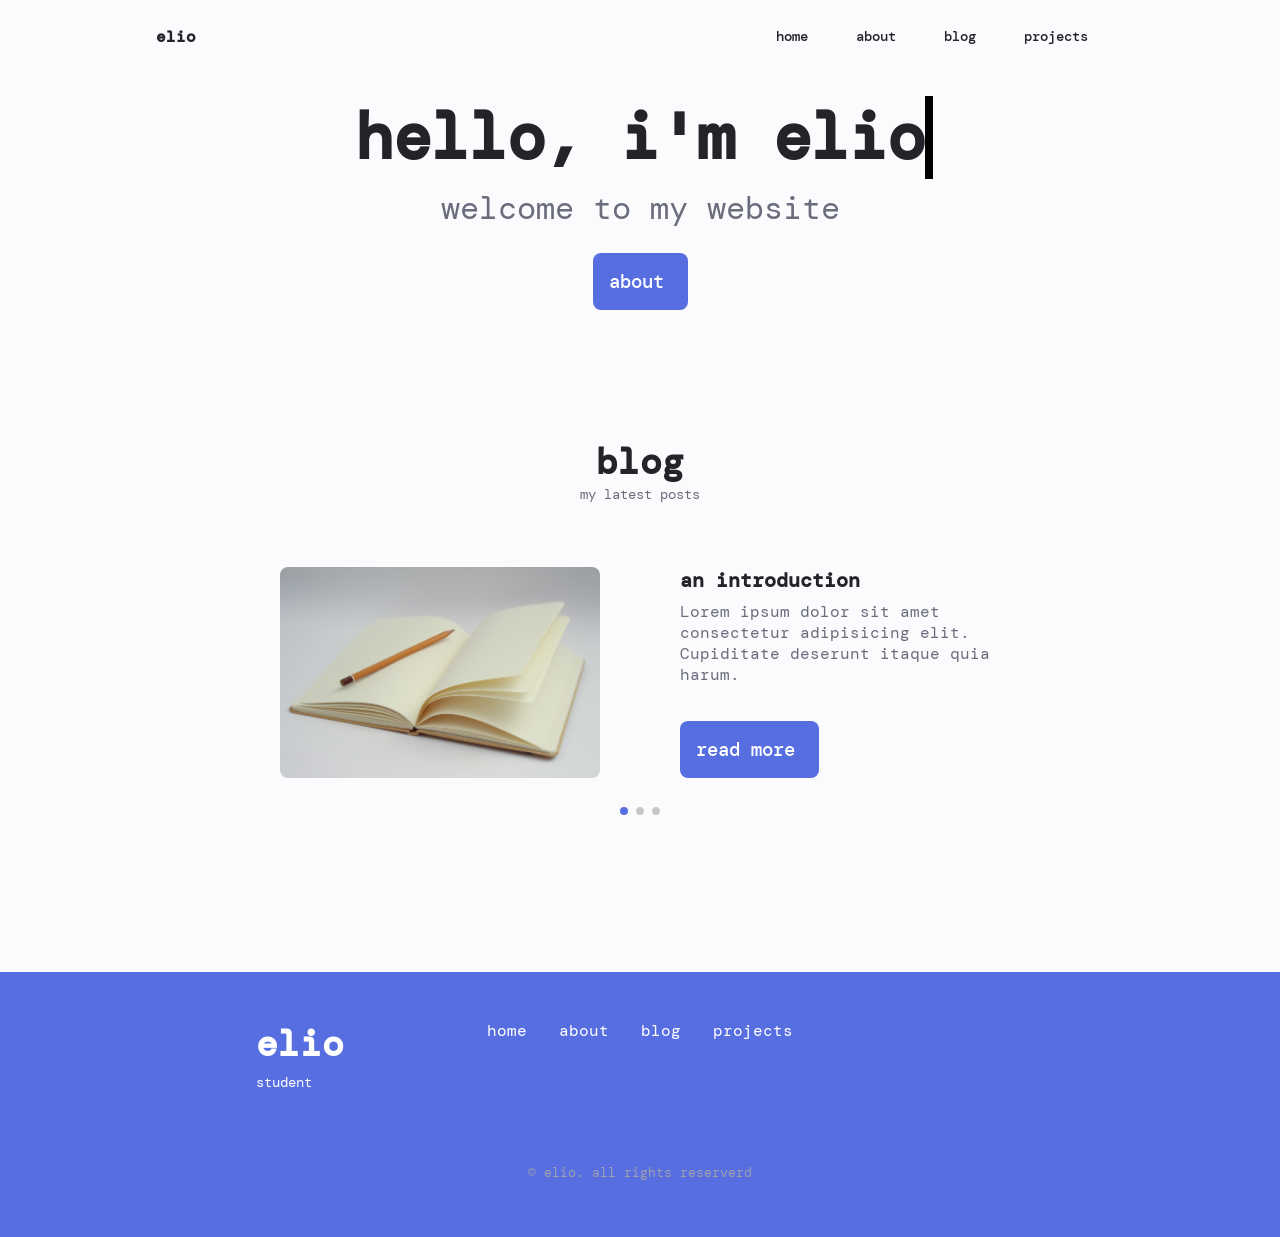
==== index.html @ fc5a0ef3 "reformat-v2" ====
<!DOCTYPE html>
    <html lang="en">
    <head>
        <meta charset="UTF-8">
        <meta name="viewport" content="width=device-width, initial-scale=1, minimum-scale=1, maximum-scale=1">
        <!--==================== UNICONS ====================-->
        <link rel="stylesheet" href="https://unicons.iconscout.com/release/v4.0.0/css/line.css">
        
        <!--==================== SWIPER CSS ====================-->
        <link rel="stylesheet" href="assets/css/swiper-bundle.min.css">
        
        <!--==================== CSS ====================-->
        <link rel="stylesheet" href="assets/css/styles.css">

        <title>elio</title>
    </head>
    <body>
        <!--==================== HEADER ====================-->
        <header class="header" id="header">
            <nav class="nav container">
                <a href="https://elioexe.tech" class="nav__logo">elio</a>

                <div class="nav__menu" id="nav-menu">
                    <ul class="nav__list grid">
                        <li class="nav__item">
                             <a href="https://elioexe.tech" class="nav__link">
                                <i class="uil uil-estate nav__icon"></i> home
                             </a>
                        </li>
                        <li class="nav__item">
                            <a href="about" class="nav__link">
                                <i class="uil uil-user nav__icon"></i> about
                            </a>
                       </li>
                       <li class="nav__item">
                            <a href="blog" class="nav__link">
                                <i class="uil uil-book nav__icon"></i> blog
                            </a>
                        </li>
                        <li class="nav__item">
                            <a href="projects" class="nav__link">
                                <i class="uil uil-folder nav__icon"></i> projects
                            </a>
                        </li>
                    </ul>
                    <i class="uil uil-times nav__close" id="nav-close"></i>
                </div>

                <div class="nav__btns">
                    <!-- Theme Change Button -->
                    <i class="uil uil-moon change-theme" id="theme-button"></i>

                    <a href="to-do">
                        <i class="uil uil-notes todo__button"></i>
                    </a>

                    <div class="nav__toggle" id="nav-toggle">
                        <i class="uil uil-apps"></i>
                    </div>
                </div>
            </nav>
        </header>

        <!--==================== MAIN ====================-->
        <main class="main">
            <!--==================== HOME ====================-->
            <section class="home section" id="home">
                <div class="home__container container grid">
                    <div class="home__content grid">
                        <div class="home__data">
                            <h1 class="home__title">hello, i'm elio</h1>
                            <p class="home__subtitle">welcome to my website</p>
                            <a href="about" class="button button--flex">
                                about <i class="uil uil-user button__icon"></i>
                            </a>
                        </div>
                    </div>
                </div>
            </section>
            <!--==================== BLOG PREVIEW ====================-->
            <section class="blog__section blog section" id="skills">
                <h2 class="section__title">blog</h2>
                <span class="section__subtitle">my latest posts</span>

                <div class="blog__container container swiper">
                    <div class="swiper-wrapper">
                        <!--==================== BLOG PREVIEW 1 ====================-->
                        <div class="blog__content grid swiper-slide">
                            <img src="assets/img/home-blog/intro_blog.jpg" alt="" class="blog__img">

                            <div class="blog__data">
                                <h3 class="blog__title">an introduction</h3>
                                <p class="blog__description">Lorem ipsum dolor sit amet consectetur adipisicing elit. Cupiditate deserunt itaque quia harum.</p>
                                <a href="" class="button button--flex button--small blog__button">
                                    read more
                                    <i class="uil uil-arrow-right button__icon"></i>
                                </a>
                            </div>
                        </div>
                        <!--==================== BLOG PREVIEW 2 ====================-->
                        <div class="blog__content grid swiper-slide">
                            <img src="assets/img/home-blog/website_blog.jpg" alt="" class="blog__img">

                            <div class="blog__data">
                                <h3 class="blog__title">this website</h3>
                                <p class="blog__description">Lorem ipsum dolor sit amet consectetur adipisicing elit. Cupiditate deserunt itaque quia harum.</p>
                                <a href="" class="button button--flex button--small blog__button">
                                    read more
                                    <i class="uil uil-arrow-right button__icon"></i>
                                </a>
                            </div>
                        </div>
                        <!--==================== BLOG PREVIEW 3 ====================-->
                        <div class="blog__content grid swiper-slide">
                            <img src="assets/img/home-blog/maths_blog.jpg" alt="" class="blog__img">

                            <div class="blog__data">
                                <h3 class="blog__title">first, maths</h3>
                                <p class="blog__description">Lorem ipsum dolor sit amet consectetur adipisicing elit. Cupiditate deserunt itaque quia harum.
                                </p>
                                <a href="" class="button button--flex button--small blog__button">
                                    read more
                                    <i class="uil uil-arrow-right button__icon"></i>
                                </a>
                            </div>
                        </div>
                    </div>

                    <!-- Add Pagination -->
                    <div class="swiper-pagination"></div>
                    <!-- Add Arrows -->
                    <div class="swiper-button-next">
                        <i class="uil uil-angle-right-b swiper-blog-icon"></i>
                    </div>
                    <div class="swiper-button-prev">
                        <i class="uil uil-angle-left-b swiper-blog-icon"></i> 
                    </div>
                </div>
            </section>

            <!--==================== PROJECTS PREVIEW ====================-->
            <section class="qualification section">

            </section>
        </main>

        <!--==================== FOOTER ====================-->
        <footer class="footer">
            <div class="footer__bg">
                <div class="footer__container container grid">
                    <div>
                        <h1 class="footer__title">elio</h1>
                        <span class="footer__subtitle">student</span>
                    </div>

                    <ul class="footer__links">
                        <li>
                            <a href="https://elioexe.tech" class="footer__link">home</a>
                        </li>
                        <li>
                            <a href="about" class="footer__link">about</a>
                        </li>
                        <li>
                            <a href="blog" class="footer__link">blog</a>
                        </li>
                        <li>
                            <a href="projects" class="footer__link">projects</a>
                        </li>
                    </ul>

                   <div class="footer__socials">
                       <a href="https://github.com/eliohd" target="_blank" class="footer__social">
                        <i class="uil uil-github-alt"></i>
                       </a>
                   </div> 
                </div>
                <p class="footer__copy">&#169; elio. all rights reserverd</p>
            </div>
        </footer>
        
        <!--==================== SCROLL TOP ====================-->
        

        <!--==================== SWIPER JS ====================-->
        <script src="assets/js/swiper-bundle.min.js"></script>

        <!--==================== MAIN JS ====================-->
        <script src="assets/js/main.js"></script>
    </body>
</html>
---- assets/css/styles.css ----
/*==================== GOOGLE FONTS ====================*/
@import url('https://fonts.googleapis.com/css2?family=DM+Mono:wght@300;500&display=swap');

/*==================== VARIABLES CSS ====================*/
:root {
    --header-height: 3rem;
    --typewriterSpeed: 3s;
    --typewriterCharacters: 15;

    /*========== Colors ==========*/
    /* Change favorite color */
    --hue-color: 230; /*Purple 250 - Green 142 - Blue 230 - Pink 340*/

    /* HSL color mode */
    --first-color: hsl(var(--hue-color), 69%, 61%);
    --first-color-second: hsl(var(--hue-color), 69%, 61%);
    --first-color-alt: hsl(var(--hue-color), 57%, 53%);
    --first-color-lighter: hsl(var(--hue-color), 92%, 85%);
    --title-color: hsl(var(--hue-color), 8%, 15%);
    --text-color: hsl(var(--hue-color), 8%, 45%);
    --text-color-light: hsl(var(--hue-color), 8%, 65%);
    --input-color: hsl(var(--hue-color), 70%, 96%);
    --body-color: hsl(var(--hue-color), 60%, 99%);
    --container-color: #fff;
    --scroll-bar-color: hsl(var(--hue-color), 12%, 90%);
    --scroll-thumb-color: hsl(var(--hue-color), 12%, 80%);

    /*========== Font and typography ==========*/
    --body-font: 'DM Mono', monospace;

    /* .5rem = 8px, 1rem = 16px, 1.5rem = 24px ... */
    --big-font-size: 2rem;
    --h1-font-size: 1.5rem;
    --h2-font-size: 1.25rem;
    --h3-font-size: 1.125rem;
    --normal-font-size: .938rem;
    --small-font-size: .813rem;
    --smaller-font-size: .75rem;

    /*========== Font weight ==========*/
    --font-medium: 500;
    --font-semi-bold: 600;

    /*========== Margenes Bottom ==========*/
    /* .25rem = 4px, .5rem = 8px, .75rem = 12px ... */
    --mb-0-25: .25rem;
    --mb-0-5: .5rem;
    --mb-0-75: .75rem;
    --mb-1: 1rem;
    --mb-1-5: 1.5rem;
    --mb-2: 2rem;
    --mb-2-5: 2.5rem;
    --mb-3: 3rem;

    /*========== z index ==========*/
    --z-tooltip: 10;
    --z-fixed: 100;
    --z-modal: 1000;
}

/* Font size for large devices */
@media screen and (min-width: 968px) {
    :root {
        --big-font-size: 3rem;
        --h1-font-size: 2.25rem;
        --h2-font-size: 1.5rem;
        --h3-font-size: 1.25rem;
        --normal-font-size: 1rem;
        --small-font-size: .875rem;
        --smaller-font-size: .813rem;
    }
}

/*========== Variables Dark theme ==========*/
body.dark-theme{
  --first-color-second: hsl(var(--hue-color), 30%, 8%);
  --title-color: hsl(var(--hue-color), 8%, 95%);
  --text-color: hsl(var(--hue-color), 8%, 75%);
  --input-color: hsl(var(--hue-color), 29%, 16%);
  --body-color: hsl(var(--hue-color), 28%, 12%);
  --container-color: hsl(var(--hue-color), 29%, 16%);
  --scroll-bar-color: hsl(var(--hue-color), 12%, 48%);
  --scroll-thumb-color: hsl(var(--hue-color), 12%, 36%);
}

/*========== Button Dark/Light ==========*/
.nav__btns{
  display: flex;
  align-items: center;
}

.change-theme{
  font-size: 1.25rem;
  color: var(--title-color);
  margin-right: var(--mb-1);
  cursor: pointer;
}

.change-theme:hover{
  color: var(--first-color);
}

.todo__button{
  font-size: 1.25rem;
  color: var(--title-color);
  margin-right: var(--mb-1);
  cursor: pointer;
}

.todo__button:hover{
  color: var(--first-color);
}


/*==================== BASE ====================*/
* {
  box-sizing: border-box;
  padding: 0;
  margin: 0;
}

html {
  scroll-behavior: smooth;
}

body {
  margin: 0 0 var(--header-height) 0;
  font-family: var(--body-font);
  font-size: var(--normal-font-size);
  background-color: var(--body-color);
  color: var(--text-color);
}

h1, h2, h3, h4 {
  color: var(--title-color);
  font-weight: var(--font-semi-bold);
}

ul {
  list-style: none;
}

a {
  text-decoration: none;
}

img {
  max-width: 100%;
  height: auto;
}

/*==================== REUSABLE CSS CLASSES ====================*/
.section {
  padding: 2rem 0 4rem;
}

.section__title {
  font-size: var(--h1-font-size);
  color: var(--title-color);
}

.section__subtitle {
  display: block;
  font-size: var(--small-font-size);
  margin-bottom: var(--mb-3);
}

.section__title, 
.section__subtitle {
  text-align: center;
}

/*==================== LAYOUT ====================*/
.container {
  max-width: 768px;
  margin-left: var(--mb-1-5);
  margin-right: var(--mb-1-5);
}

.grid {
  display: grid;
  gap: 1.5rem;
}

.header {
  width: 100%;
  position: fixed;
  bottom: 0;
  left: 0;
  z-index: var(--z-fixed);
  background-color: var(--body-color);
}

/*==================== NAV ====================*/
.nav{
  max-width: 968px;
  height: var(--header-height);
  display: flex;
  justify-content: space-between;
  align-items: center;
}

.nav__logo,
.nav__toggle{
  color: var(--title-color);
  font-weight: var(--font-semi-bold);
}

.nav__logo:hover{
  font-size: 1.1rem;
  cursor: pointer;
}

.nav__toggle:hover{
  color: var(--first-color);
}

.nav__toggle{
  font-size: 1.1rem;
  cursor: pointer;
}

.nav__to-do:hover{
  color: var(--first-color);
}

.nav__to-do{
  font-size: 1.2rem;
  cursor: pointer;
}

@media screen and (max-width: 767px){
  .nav__menu{
    position: fixed;
    bottom: -100%;
    left: 0;
    width: 100%;
    background-color: var(--body-color);
    padding: 2rem 1.5rem 4rem;
    box-shadow: 0 -1px 4px rgba(0, 0, 0, 15);
    border-radius: 1.5rem 1.5rem 0 0;
    transition: .3s;
  }
}

.nav__list{
  grid-template-columns: repeat(4, 1fr);
  gap: 2rem;
}

.nav__link{
  display: flex;
  flex-direction: column;
  align-items: center;
  font-size: var(--small-font-size);
  color: var(--title-color);
  font-weight: var(--font-medium);
}

.nav__link:hover{
  color: var(--first-color);
}

.nav__icon{
  font-size: 1.2rem;
}

.nav__close{
  position: absolute;
  right: 1.3rem;  
  bottom: .5rem; 
  font-size: 1.5rem;
  cursor: pointer;
  color: var(--first-color);
}

.nav__close:hover{
  color: var(--first-color-alt);
}

/* show menu */
.show-menu{
  bottom: 0;
}

/* Active link */


/* Change background header */


/*==================== HOME ====================*/
.home__container{
  gap: 1rem;
}

.home {
  margin: 0;
  font-family: "DM Mono", monospace;
  min-height: 25vh;
  display: grid;
  place-content: center;
  text-align: center;
}

.home__title{
  font-size: clamp(1rem, 6vw + 1rem, 4rem);
  position: relative;
  position: relative;
  width: max-content;
}

.home__title::before,
.home__title::after {
  content: "";
  position: absolute;
  top: 0;
  right: 0;
  bottom: 0;
  left: 0;
}

.home__title::before {
  background: var(--body-color);
  animation: typewriter var(--typewriterSpeed)
    steps(var(--typewriterCharacters)) 1s forwards;
}

.home__title::after {
  width: 0.125em;
  background: black;
  animation: typewriter var(--typewriterSpeed)
      steps(var(--typewriterCharacters)) 1s forwards,
    blink 750ms steps(var(--typewriterCharacters)) infinite;
}

.home__subtitle {
  font-size: 2rem;
  font-weight: 400;
  margin-top: .5rem;
  opacity: 0;
  transform: translateY(3rem);
  animation: fadeInUp 2s ease calc(var(--typewriterSpeed) + 2s) forwards;
}

.home__subtitle, 
.home__title {
  text-align: center;
}

@keyframes typewriter {
  to {
    left: 100%;
  }
}

@keyframes blink {
  to {
    background: transparent;
  }
}

@keyframes fadeInUp {
  to {
    opacity: 1;
    transform: translateY(0);
  }
}


/*==================== BUTTON HOME ====================*/
.button{
  display: inline-block;
  background-color: var(--first-color);
  color: #fff;
  padding: 1rem;
  margin-top: 1.5rem;
  border-radius: .5rem;
  font-weight: var(--font-medium);
  font-size: 1.2rem;
  opacity: 0;
  transform: translateY(3rem);
  animation: fadeInUp 2s ease calc(var(--typewriterSpeed) + 2s) forwards;
}

.button:hover{
  background-color: var(--first-color-alt);
}

.button__icon{
  font-size: 1.25rem;
  margin-left: var(--mb-0-5);
  transition: 3s;
}

.button--flex{
  display: inline-flex;
  align-items: center;
}

/*==================== ABOUT ====================*/
.about__description{
  text-align: center;
  margin-bottom: var(--mb-2-5);
  padding: 1rem;
}


/*==================== BLOG PREVIEW ====================*/
.blog__section{
  opacity: 0;
  transform: translateY(3rem);
  animation: fadeInUp 2s ease calc(var(--typewriterSpeed) + 2s) forwards;
}

.blog__container{
  overflow: initial;
}

.blog__content{
  padding: 0 1.5rem;
}

.blog__img{
  width: 385px;
  border-radius: .5rem;
  justify-self: center;
}

.blog__title{
  font-size: var(--h3-font-size);
  margin-bottom: var(--mb-0-5);
  text-align: left;
}

.blog__description{
  margin-bottom: var(--mb-0-75);
  text-align: left;
}

.blog__button:hover .button__icon{
  transform: translateX(.5rem);
}

.swiper-button-prev::after,
.swiper-button-next::after{
  content: '';
}

.swiper-blog-icon{
  font-size: 2.3rem;
  color: var(--first-color);
}

.swiper-button-prev{
  left: -.5rem;
}

.swiper-button-next{
  right: -.5rem;
}

.swiper-horizontal > .swiper-pagination-bullets{
  bottom: -2.5rem;
}

.swiper-pagination-bullet-active{
  background-color: var(--first-color);
}

.swiper-button-prev,
.swiper-button-next,
.swiper-pagination-bullet{
   outline: none;
}

/* Active Modal */

/*==================== FOOTER ====================*/
.footer{
  padding-top: 2rem;
}

.footer__container{
  row-gap: 3.5rem;
}

.footer__bg{
  background-color: var(--first-color-second);
  padding: 2rem 0 3rem;
}

.footer__title{
  font-size: var(--h1-font-size);
  margin-bottom: var(--mb-0-25);

}

.footer__subtitle{
  font-size: var(--small-font-size);
}

.footer__links{
  display: flex;
  flex-direction: column;
  row-gap: 1.5rem;
}

.footer__link:hover{
  color: var(--first-color-lighter);
}

.footer__social{
  font-size: 1.25rem;
  margin-right: var(--mb-1-5);
}

.footer__social:hover{
  color: var(--first-color-lighter)
}

.footer__copy{
  font-size: var(--smaller-font-size);
  text-align: center;
  color: var(--text-color-light);
  margin-top: var(--mb-3);
}

.footer__title,
.footer__subtitle,
.footer__link,
.footer__social{
  color: #fff;
}

/*========== SCROLL UP ==========*/


/* Show scroll */


/*========== SCROLL BAR ==========*/
::-webkit-scrollbar{
  width: .60rem;
  background-color: var(--scroll-bar-color);
  border-radius: .5rem;
}

::-webkit-scrollbar-thumb{
  background-color: var(--scroll-thumb-color);
  border-radius: .5rem;
}

::-webkit-scrollbar-thumb:hover{
  background-color: var(--text-color-light);
}

/*==================== MEDIA QUERIES ====================*/
/* For small devices */
@media screen and (max-width: 350px){
  .container{
    margin-left: var(--mb-1);
    margin-right: var(--mb-1);
  }
}

.nav__menu{
  padding: 2rem .25rem 4rem;
}

.nav__list{
  column-gap: 0;
}

/* For medium devices */
@media screen and (min-width: 568px){
  .footer__container,
  .blog__content{
    grid-template-columns: repeat(2, 1fr);
  }
}


@media screen and (min-width: 768px){
  .container{
    margin-left: auto;
    margin-right: auto;
  }
  
  body{
  margin: 0;
  } 

  .section{
  padding: 6rem 0 2rem;
  }

  .section__subtitle{
    margin-bottom: 4rem;
  }

  .header{
    top: 0;
    bottom: initial;
  }

  .header,
  .main,
  .footer__container{
    padding: 0 1rem;
  }

  .nav{
    height: calc(var(--header-height) + 1.5rem);
    column-gap: 1rem;
  }
  .nav__icon,
  .nav__close,
  .nav__toggle{
    display: none;
  }
  .nav__list{
    display: flex;
    column-gap: 3rem; 
    margin-top: 2rem;
  }
  .nav__menu{
    margin-left: auto;
  }
  .todo__button{
    margin: 0;
  }

  .blog__img{
    width: 485px;
  }
  .blog__content{
    align-items: center;
  }

  .footer__container{
    grid-template-columns: repeat(3, 1fr);
  }
  .footer__bg{
    padding: 3rem 0 3.5rem;
  }
  .footer__links{
    flex-direction: row;
    column-gap: 2rem;
  }
  .footer__socials{
    justify-self: flex-end;
  }
  .footer__copy{
    margin-top: 4.5rem;
  }
}

/* For large devices */
@media screen and (min-width: 1024px){
  .header,
  .main,
  .footer__container{
    padding: 0;
  }
  
 .blog__content{
   column-gap: 5rem;
 }
 .swiper-blog-icon{
   font-size: 3.5rem;
 }
 .swiper-button-prev{
   left: -3.5rem;
 }
 .swiper-button-next{
   right: -3.5rem;
 }
}
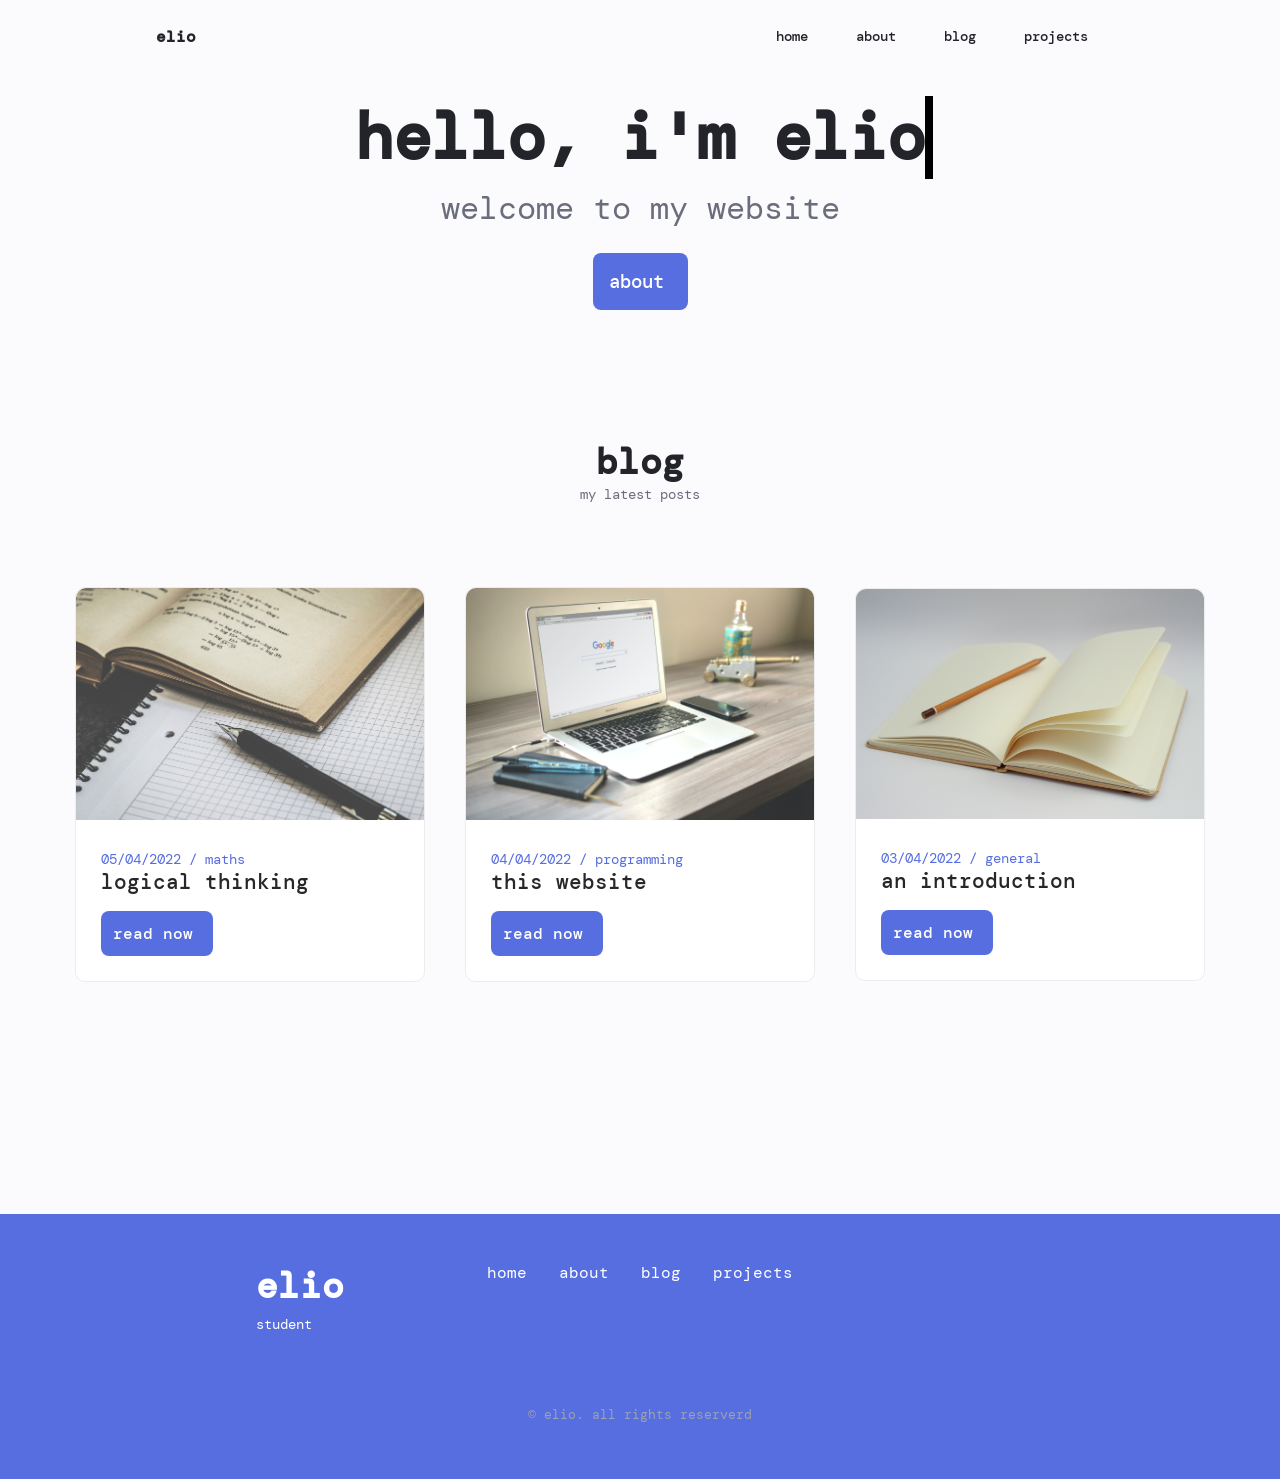
==== commit d4f3d32f: "blog-pages-preview" ====
--- a/index.html
+++ b/index.html
@@ -3,6 +3,27 @@
     <head>
         <meta charset="UTF-8">
         <meta name="viewport" content="width=device-width, initial-scale=1, minimum-scale=1, maximum-scale=1">
+
+        <!--==================== FAVICON ====================-->
+        <link rel="shortcut icon" href="assets/img/favicon/favicon_light.svg" id="faviconTag"/>
+
+        <script>
+            const faviconTag = document.getElementById("faviconTag");
+            const isDark = window.matchMedia("(prefers-color-scheme: dark)");
+
+            const changeFavicon = () => {
+                if (isDark.matches) faviconTag.href = "assets/img/favicon/favicon_dark.svg";
+                else faviconTag.href = "assets/img/favicon/favicon_light.svg";
+            };
+
+            changeFavicon();
+
+            // chrome + firefox
+            isDark.addEventListener('change', changeFavicon)
+
+            // safari
+            isDark.addListener(changeFavicon)
+        </script>
         <!--==================== UNICONS ====================-->
         <link rel="stylesheet" href="https://unicons.iconscout.com/release/v4.0.0/css/line.css">
         
@@ -78,63 +99,70 @@
                 </div>
             </section>
             <!--==================== BLOG PREVIEW ====================-->
-            <section class="blog__section blog section" id="skills">
+            <section class="blog section" id="blog">
                 <h2 class="section__title">blog</h2>
                 <span class="section__subtitle">my latest posts</span>
 
-                <div class="blog__container container swiper">
-                    <div class="swiper-wrapper">
-                        <!--==================== BLOG PREVIEW 1 ====================-->
-                        <div class="blog__content grid swiper-slide">
-                            <img src="assets/img/home-blog/intro_blog.jpg" alt="" class="blog__img">
-
-                            <div class="blog__data">
-                                <h3 class="blog__title">an introduction</h3>
-                                <p class="blog__description">Lorem ipsum dolor sit amet consectetur adipisicing elit. Cupiditate deserunt itaque quia harum.</p>
-                                <a href="" class="button button--flex button--small blog__button">
-                                    read more
-                                    <i class="uil uil-arrow-right button__icon"></i>
-                                </a>
-                            </div>
-                        </div>
-                        <!--==================== BLOG PREVIEW 2 ====================-->
-                        <div class="blog__content grid swiper-slide">
-                            <img src="assets/img/home-blog/website_blog.jpg" alt="" class="blog__img">
-
-                            <div class="blog__data">
-                                <h3 class="blog__title">this website</h3>
-                                <p class="blog__description">Lorem ipsum dolor sit amet consectetur adipisicing elit. Cupiditate deserunt itaque quia harum.</p>
-                                <a href="" class="button button--flex button--small blog__button">
-                                    read more
-                                    <i class="uil uil-arrow-right button__icon"></i>
-                                </a>
-                            </div>
-                        </div>
-                        <!--==================== BLOG PREVIEW 3 ====================-->
-                        <div class="blog__content grid swiper-slide">
-                            <img src="assets/img/home-blog/maths_blog.jpg" alt="" class="blog__img">
-
-                            <div class="blog__data">
-                                <h3 class="blog__title">first, maths</h3>
-                                <p class="blog__description">Lorem ipsum dolor sit amet consectetur adipisicing elit. Cupiditate deserunt itaque quia harum.
-                                </p>
-                                <a href="" class="button button--flex button--small blog__button">
-                                    read more
-                                    <i class="uil uil-arrow-right button__icon"></i>
-                                </a>
-                            </div>
-                        </div>
-                    </div>
-
-                    <!-- Add Pagination -->
-                    <div class="swiper-pagination"></div>
-                    <!-- Add Arrows -->
-                    <div class="swiper-button-next">
-                        <i class="uil uil-angle-right-b swiper-blog-icon"></i>
-                    </div>
-                    <div class="swiper-button-prev">
-                        <i class="uil uil-angle-left-b swiper-blog-icon"></i> 
-                    </div>
+                <!--==================== BLOG CONTAINER ====================-->
+                <div class="blog-container">
+                    
+                     <!--PREVIEW 3-->
+                     <div class="blog-box">
+
+                        <!--IMG-->
+                        <div class="blog-img">
+                            <img src="assets/img/blog/maths_blog.jpg" alt="blog image">
+                        </div>
+
+                        <!--TEXT-->
+                        <div class="blog-text">
+                            <span>05/04/2022 / maths</span>
+                            <a href="blogs/logical-thinking" class="blog-title">logical thinking</a>
+                            <a href="blogs/logical-thinking" class="button button--flex button--small blog__button">
+                                read now
+                                <i class="uil uil-arrow-right button__icon"></i>
+                            </a>
+                        </div>
+                    </div>
+
+                    <!--PREVIEW 2-->
+                    <div class="blog-box">
+
+                        <!--IMG-->
+                        <div class="blog-img">
+                            <img src="assets/img/blog/website_blog.jpg" alt="blog image">
+                        </div>
+
+                        <!--TEXT-->
+                        <div class="blog-text">
+                            <span>04/04/2022 / programming</span>
+                            <a href="blogs/this-website" class="blog-title">this website</a>
+                            <a href="blogs/this-website" class="button button--flex button--small blog__button">
+                                read now
+                                <i class="uil uil-arrow-right button__icon"></i>
+                            </a>
+                        </div>
+                    </div>
+
+                    <!--PREVIEW 1-->
+                    <div class="blog-box">
+
+                        <!--IMG-->
+                        <div class="blog-img">
+                            <img src="assets/img/blog/intro_blog.jpg" alt="blog image">
+                        </div>
+
+                        <!--TEXT-->
+                        <div class="blog-text">
+                            <span>03/04/2022 / general</span>
+                            <a href="blogs/an-introduction" class="blog-title">an introduction</a>
+                            <a href="blogs/an-introduction.html" class="button button--flex button--small blog__button">
+                                read now
+                                <i class="uil uil-arrow-right button__icon"></i>
+                            </a>
+                        </div>
+                    </div>
+
                 </div>
             </section>
 
--- a/assets/css/styles.css
+++ b/assets/css/styles.css
@@ -383,6 +383,18 @@
   animation: fadeInUp 2s ease calc(var(--typewriterSpeed) + 2s) forwards;
 }
 
+.blog__button{
+  display: inline-block;
+  background-color: var(--first-color);
+  color: #fff;
+  padding: 0.75rem;
+  margin-top: 1rem;
+  margin-right: auto;
+  border-radius: .5rem;
+  font-weight: var(--font-medium);
+  font-size: 1rem;
+}
+
 .button:hover{
   background-color: var(--first-color-alt);
 }
@@ -407,73 +419,64 @@
 
 
 /*==================== BLOG PREVIEW ====================*/
-.blog__section{
+.blog{
   opacity: 0;
   transform: translateY(3rem);
   animation: fadeInUp 2s ease calc(var(--typewriterSpeed) + 2s) forwards;
 }
 
-.blog__container{
-  overflow: initial;
-}
-
-.blog__content{
-  padding: 0 1.5rem;
-}
-
-.blog__img{
-  width: 385px;
-  border-radius: .5rem;
-  justify-self: center;
-}
-
-.blog__title{
-  font-size: var(--h3-font-size);
-  margin-bottom: var(--mb-0-5);
-  text-align: left;
-}
-
-.blog__description{
-  margin-bottom: var(--mb-0-75);
-  text-align: left;
-}
-
-.blog__button:hover .button__icon{
-  transform: translateX(.5rem);
-}
-
-.swiper-button-prev::after,
-.swiper-button-next::after{
-  content: '';
-}
-
-.swiper-blog-icon{
-  font-size: 2.3rem;
-  color: var(--first-color);
-}
-
-.swiper-button-prev{
-  left: -.5rem;
-}
-
-.swiper-button-next{
-  right: -.5rem;
-}
-
-.swiper-horizontal > .swiper-pagination-bullets{
-  bottom: -2.5rem;
-}
-
-.swiper-pagination-bullet-active{
-  background-color: var(--first-color);
-}
-
-.swiper-button-prev,
-.swiper-button-next,
-.swiper-pagination-bullet{
-   outline: none;
-}
-
+.blog-container{
+  display: flex;
+  justify-content: center;
+  align-items: center;
+  margin: 20px 0px;
+  flex-wrap: wrap;
+}
+
+.blog-box{
+  width: 350px;
+  background-color: #fff;
+  border: 1px solid #ececec;
+  margin: 20px;
+
+  border-radius: 10px;
+}
+
+.blog-img{
+  width: 100%;
+  height: auto;
+}
+
+.blog-img img{
+  width: 100%;
+  height: 100%;
+  object-fit: cover;
+  object-position: center;
+
+  border-radius: 10px 10px 0 0;
+}
+
+.blog-text{
+  padding: 25px;
+  display: flex;
+  flex-direction: column;
+}
+
+.blog-text span{
+  color: var(--first-color);
+  font-size: 0.9rem;
+}
+
+.blog-text .blog-title{
+  font-size: 1.3rem;
+  font-weight: 500;
+  color: #272727;
+}
+
+.blog-text .blog-title:hover{
+  color: var(--first-color);
+  transition: all ease 0.3s;
+}
 /* Active Modal */
 
 /*==================== FOOTER ====================*/
@@ -574,8 +577,7 @@
 
 /* For medium devices */
 @media screen and (min-width: 568px){
-  .footer__container,
-  .blog__content{
+  .footer__container{
     grid-template-columns: repeat(2, 1fr);
   }
 }
@@ -629,13 +631,6 @@
   }
   .todo__button{
     margin: 0;
-  }
-
-  .blog__img{
-    width: 485px;
-  }
-  .blog__content{
-    align-items: center;
   }
 
   .footer__container{
@@ -663,10 +658,6 @@
   .footer__container{
     padding: 0;
   }
-  
- .blog__content{
-   column-gap: 5rem;
- }
  .swiper-blog-icon{
    font-size: 3.5rem;
  }
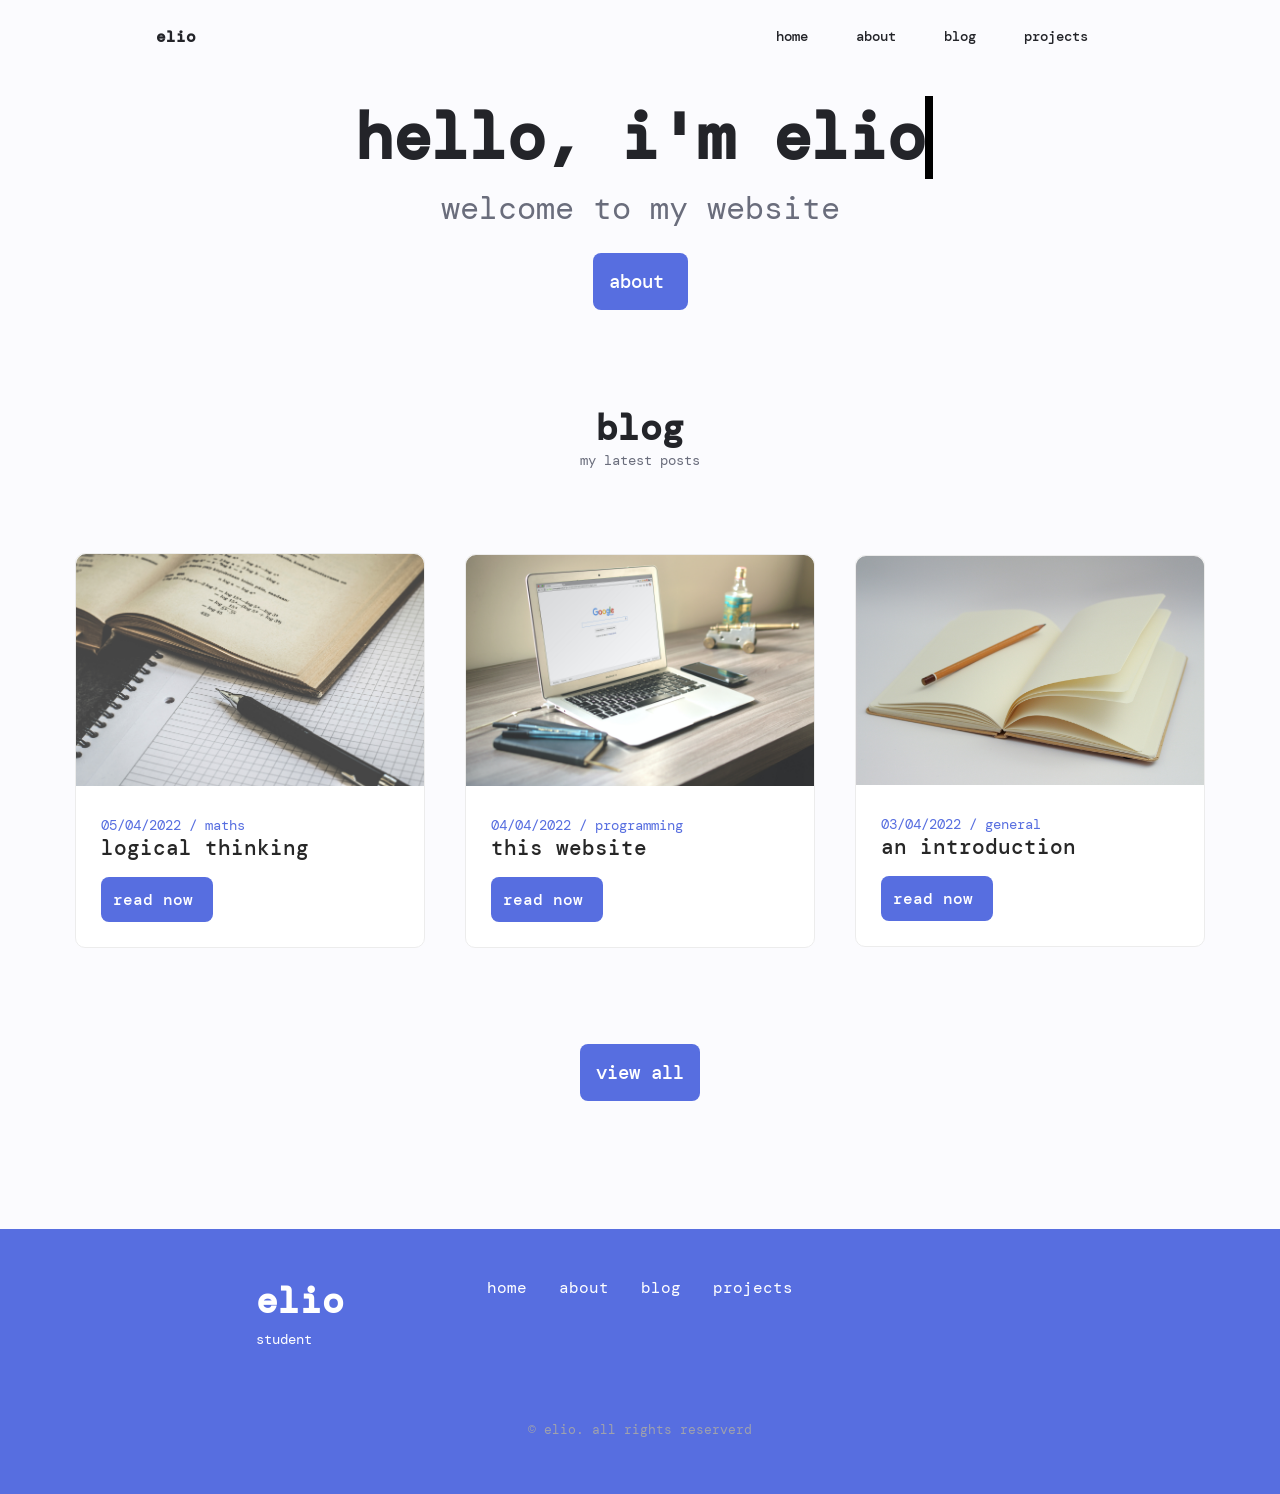
==== commit 43dc2d79: "blog-preview-reformat" ====
--- a/index.html
+++ b/index.html
@@ -165,6 +165,11 @@
 
                 </div>
             </section>
+            <div class="blog-more">
+                <a href="blog" class="button button--flex">
+                    view all
+                </a>
+            </div>
 
             <!--==================== PROJECTS PREVIEW ====================-->
             <section class="qualification section">
@@ -205,9 +210,6 @@
                 <p class="footer__copy">&#169; elio. all rights reserverd</p>
             </div>
         </footer>
-        
-        <!--==================== SCROLL TOP ====================-->
-        
 
         <!--==================== SWIPER JS ====================-->
         <script src="assets/js/swiper-bundle.min.js"></script>
--- a/assets/css/styles.css
+++ b/assets/css/styles.css
@@ -296,6 +296,7 @@
 
 .home {
   margin: 0;
+  margin-bottom: -2.1rem;
   font-family: "DM Mono", monospace;
   min-height: 25vh;
   display: grid;
@@ -368,7 +369,7 @@
 }
 
 
-/*==================== BUTTON HOME ====================*/
+/*==================== BUTTONS ====================*/
 .button{
   display: inline-block;
   background-color: var(--first-color);
@@ -402,12 +403,16 @@
 .button__icon{
   font-size: 1.25rem;
   margin-left: var(--mb-0-5);
-  transition: 3s;
+  transition: 0.5s;
 }
 
 .button--flex{
   display: inline-flex;
   align-items: center;
+}
+
+.blog__button:hover .button__icon{
+  transform: translateX(.25rem);
 }
 
 /*==================== ABOUT ====================*/
@@ -477,11 +482,16 @@
   color: var(--first-color);
   transition: all ease 0.3s;
 }
-/* Active Modal */
-
+
+.blog-more {
+  margin: 0;
+  display: grid;
+  place-content: center;
+  text-align: center;
+}
 /*==================== FOOTER ====================*/
 .footer{
-  padding-top: 2rem;
+  margin-top: auto;
 }
 
 .footer__container{
@@ -667,4 +677,24 @@
  .swiper-button-next{
    right: -3.5rem;
  }
-}+}
+
+@media(max-width: 1250px) {
+  .blog-box{
+    width: 300px;
+  }
+}
+@media(max-width:1100px){
+  .blog-box{
+    width: 70%;
+  }
+}
+@media(max-width: 550px){
+  .blog-box{
+    margin: 20px 10px;
+    width: 100%;
+  }
+  #blog{
+    padding: 20px;
+  }
+}
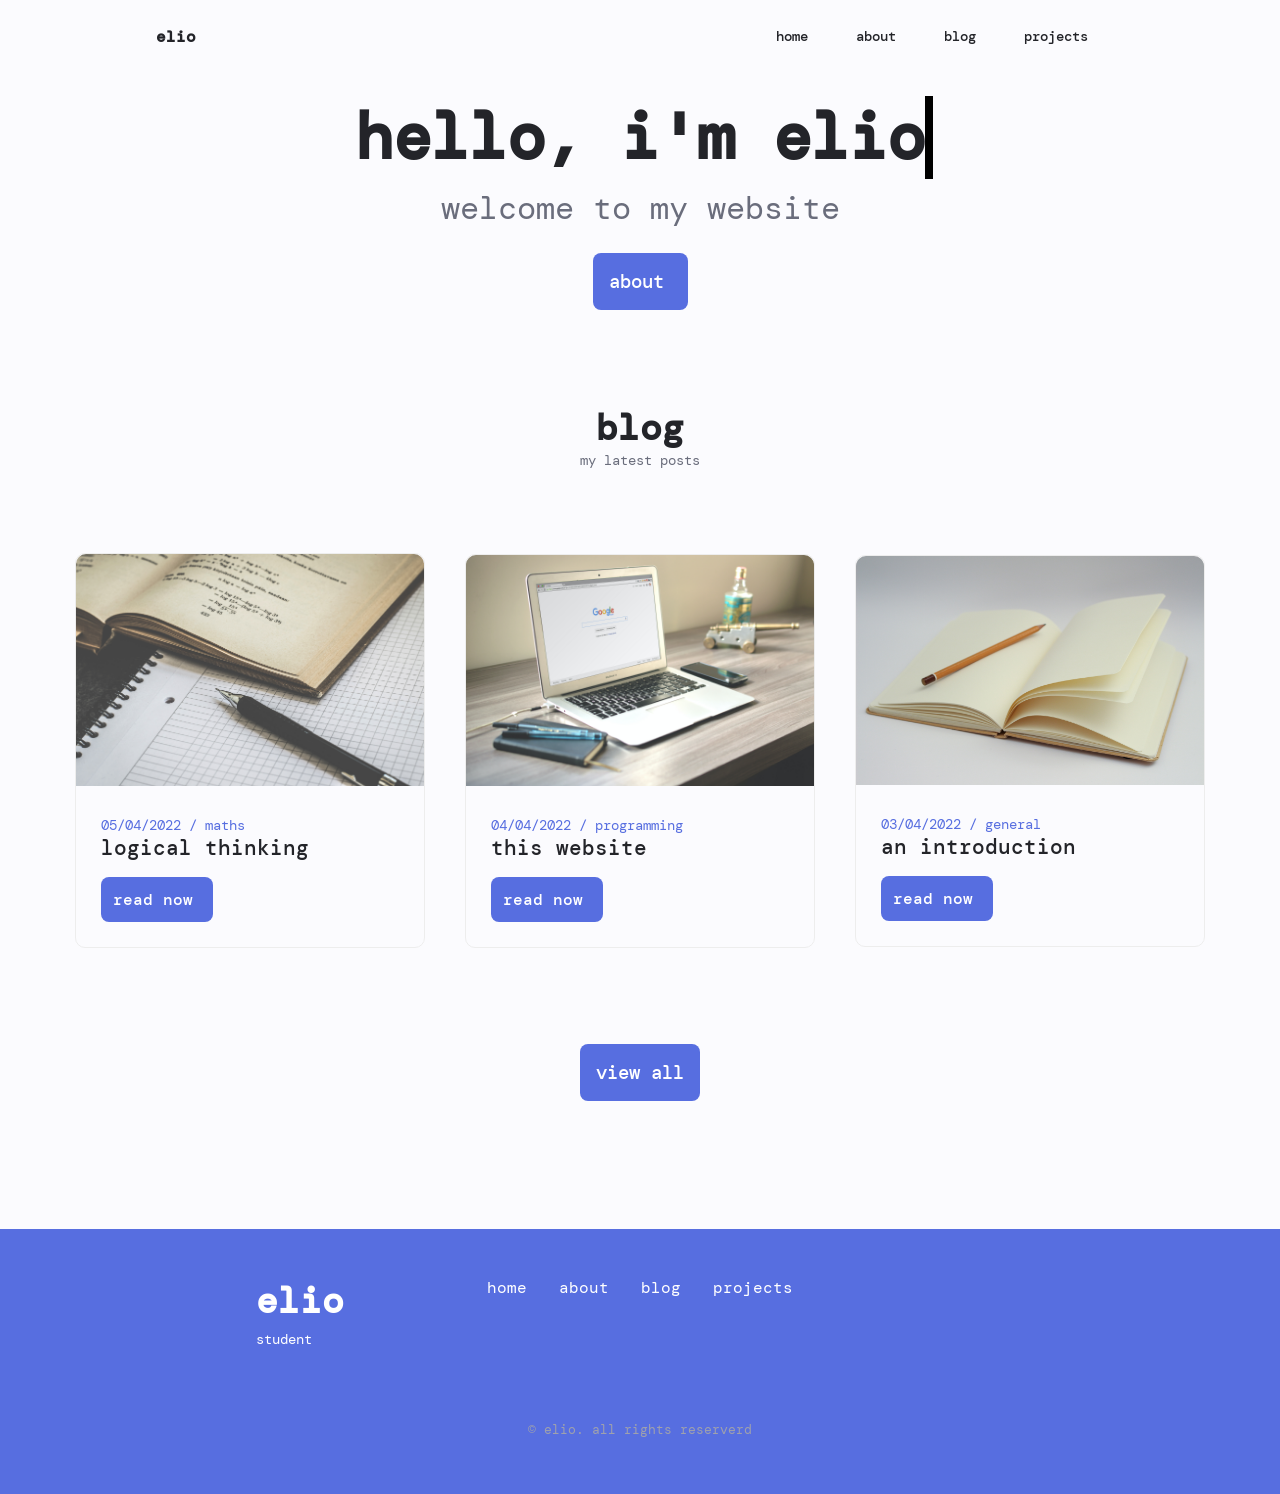
==== commit 62409270: "blog-dark-mode" ====
--- a/index.html
+++ b/index.html
@@ -91,7 +91,7 @@
                         <div class="home__data">
                             <h1 class="home__title">hello, i'm elio</h1>
                             <p class="home__subtitle">welcome to my website</p>
-                            <a href="about" class="button button--flex">
+                            <a href="about" class="button about-button button--flex">
                                 about <i class="uil uil-user button__icon"></i>
                             </a>
                         </div>
@@ -156,7 +156,7 @@
                         <div class="blog-text">
                             <span>03/04/2022 / general</span>
                             <a href="blogs/an-introduction" class="blog-title">an introduction</a>
-                            <a href="blogs/an-introduction.html" class="button button--flex button--small blog__button">
+                            <a href="blogs/an-introduction" class="button button--flex button--small blog__button">
                                 read now
                                 <i class="uil uil-arrow-right button__icon"></i>
                             </a>
@@ -166,7 +166,7 @@
                 </div>
             </section>
             <div class="blog-more">
-                <a href="blog" class="button button--flex">
+                <a href="blog" class="button more-button button--flex">
                     view all
                 </a>
             </div>
--- a/assets/css/styles.css
+++ b/assets/css/styles.css
@@ -25,6 +25,8 @@
     --scroll-bar-color: hsl(var(--hue-color), 12%, 90%);
     --scroll-thumb-color: hsl(var(--hue-color), 12%, 80%);
 
+    --border-color: hsl(0, 0%, 93%);
+
     /*========== Font and typography ==========*/
     --body-font: 'DM Mono', monospace;
 
@@ -81,6 +83,8 @@
   --container-color: hsl(var(--hue-color), 29%, 16%);
   --scroll-bar-color: hsl(var(--hue-color), 12%, 48%);
   --scroll-thumb-color: hsl(var(--hue-color), 12%, 36%);
+
+  --border-color: hsl(0, 0%, 2%);
 }
 
 /*========== Button Dark/Light ==========*/
@@ -370,7 +374,8 @@
 
 
 /*==================== BUTTONS ====================*/
-.button{
+.about-button,
+.more-button{
   display: inline-block;
   background-color: var(--first-color);
   color: #fff;
@@ -440,8 +445,8 @@
 
 .blog-box{
   width: 350px;
-  background-color: #fff;
-  border: 1px solid #ececec;
+  background-color: var(--body-color);
+  border: 1px solid var(--border-color);
   margin: 20px;
 
   border-radius: 10px;
@@ -475,7 +480,7 @@
 .blog-text .blog-title{
   font-size: 1.3rem;
   font-weight: 500;
-  color: #272727;
+  color: var(--title-color);
 }
 
 .blog-text .blog-title:hover{
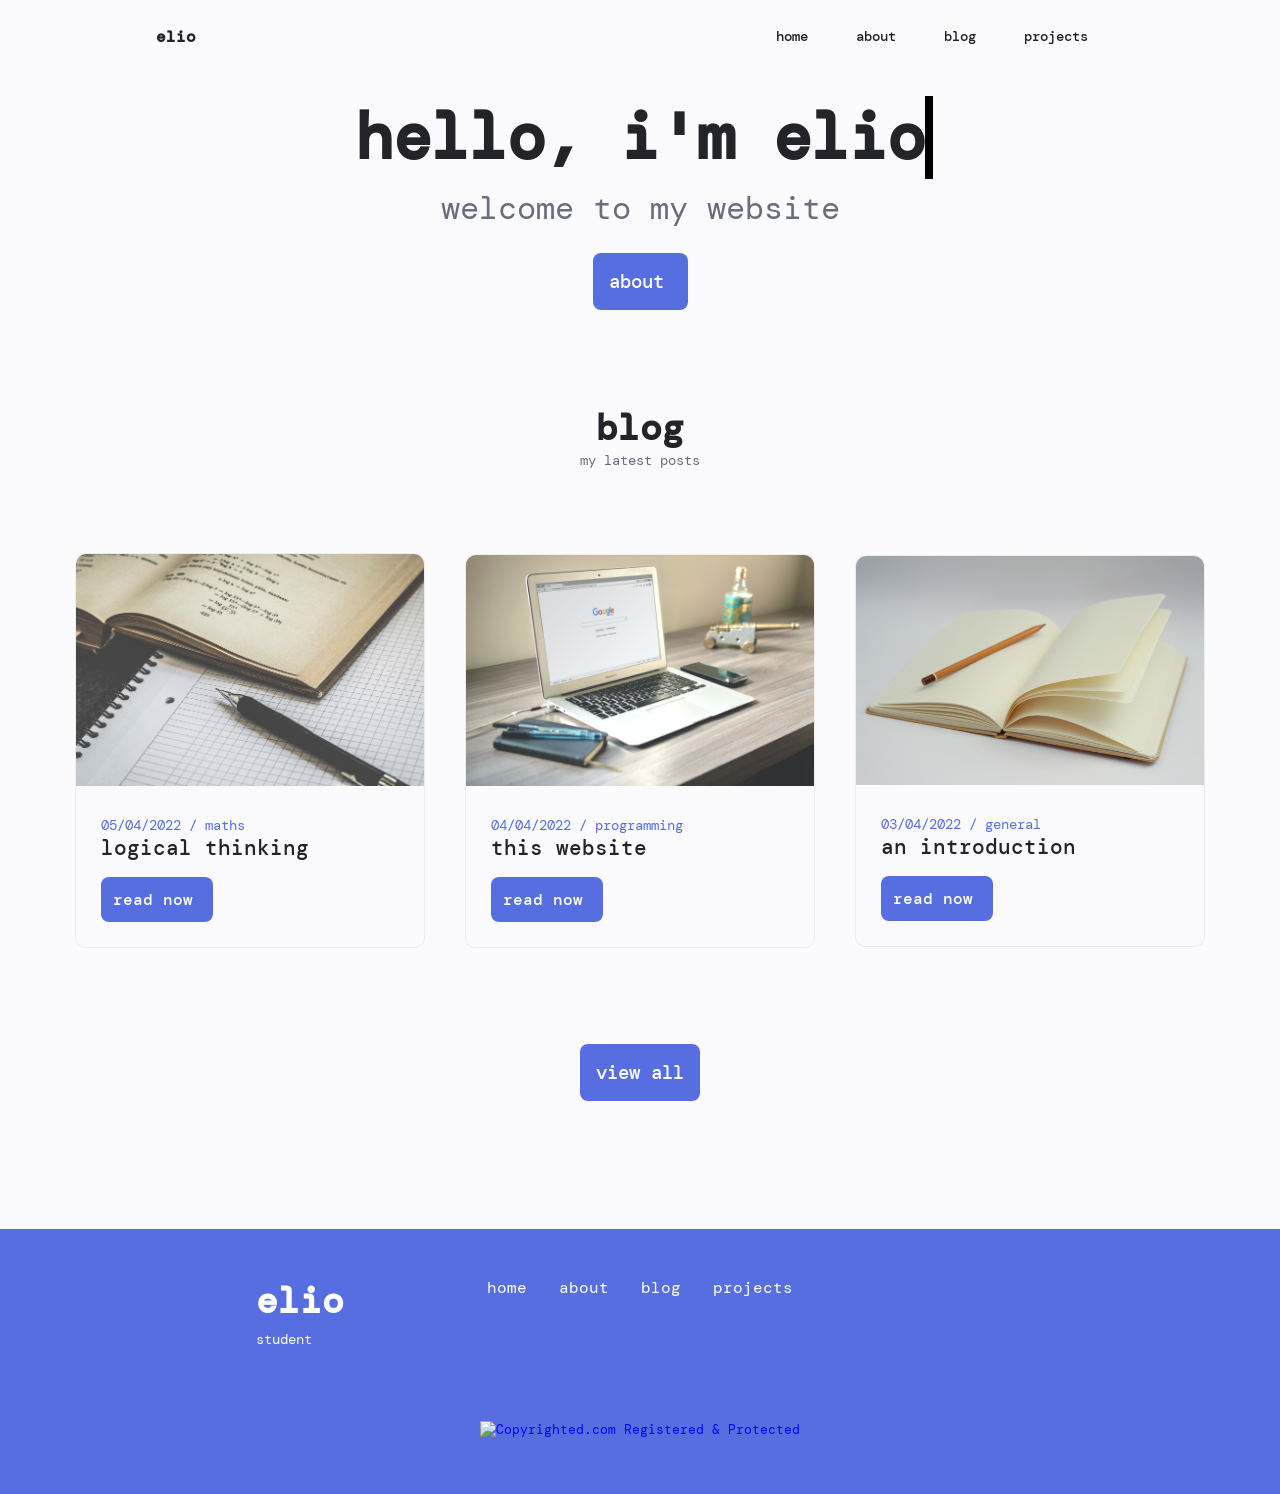
==== commit 6eaf1b55: "copyright-footer" ====
--- a/index.html
+++ b/index.html
@@ -3,6 +3,8 @@
     <head>
         <meta charset="UTF-8">
         <meta name="viewport" content="width=device-width, initial-scale=1, minimum-scale=1, maximum-scale=1">
+        <!--COPYRIGHT TAG-->
+        <meta name="copyrighted-site-verification" content="2294c492c5dcb29e" />
 
         <!--==================== FAVICON ====================-->
         <link rel="shortcut icon" href="assets/img/favicon/favicon_light.svg" id="faviconTag"/>
@@ -207,12 +209,11 @@
                        </a>
                    </div> 
                 </div>
-                <p class="footer__copy">&#169; elio. all rights reserverd</p>
+                <div class="footer__copy">
+                    <a class="copyrighted-badge" title="Copyrighted.com Registered &amp; Protected" target="_blank" href="https://www.copyrighted.com/website/x9xxaOVnzmt5Ry3e"><img alt="Copyrighted.com Registered &amp; Protected" border="0" width="125" height="25" srcset="https://static.copyrighted.com/badges/125x25/01_1_2x.png 2x" src="https://static.copyrighted.com/badges/125x25/01_1.png" /></a><script src="https://static.copyrighted.com/badges/helper.js"></script>
+                </div>
             </div>
         </footer>
-
-        <!--==================== SWIPER JS ====================-->
-        <script src="assets/js/swiper-bundle.min.js"></script>
 
         <!--==================== MAIN JS ====================-->
         <script src="assets/js/main.js"></script>
